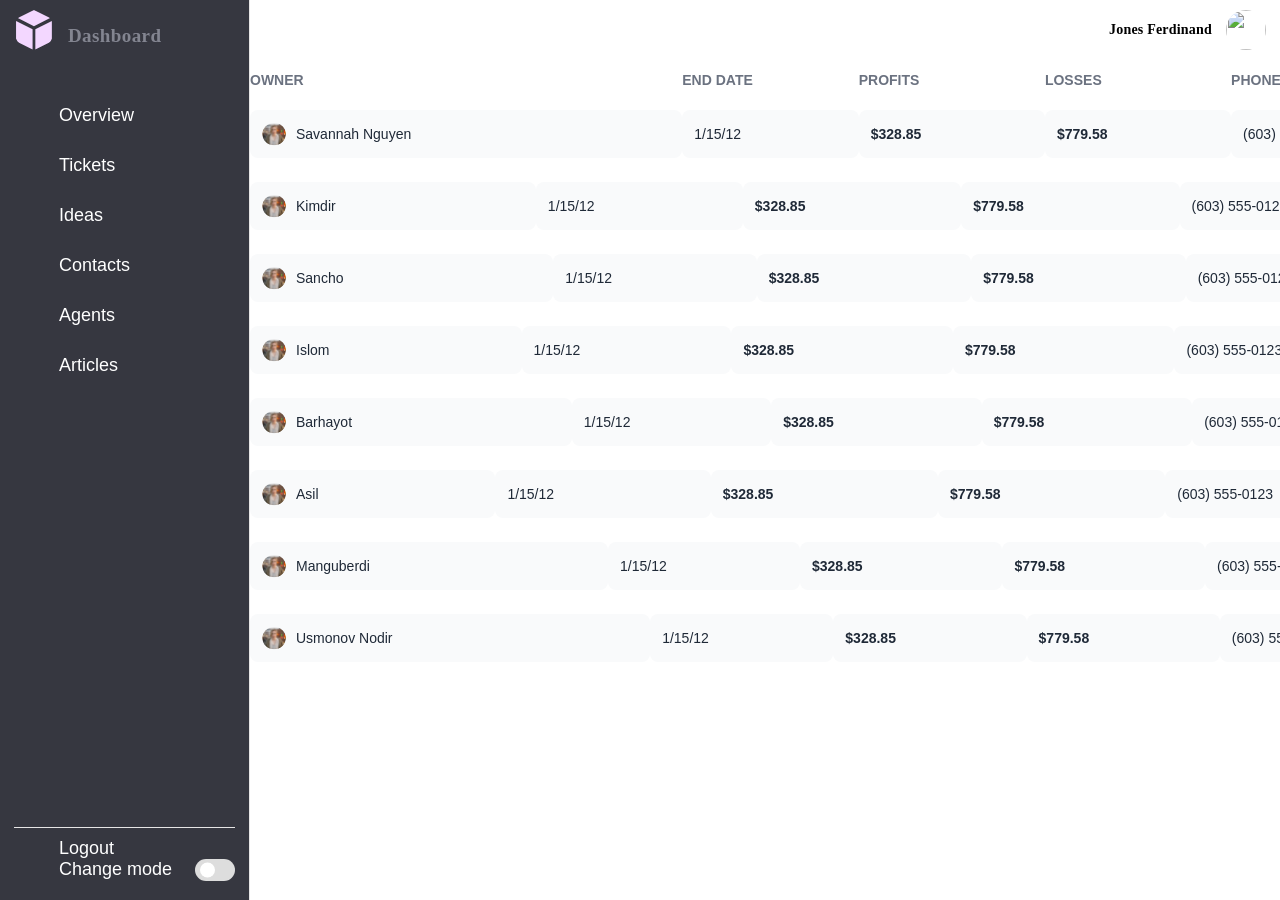
==== index.html @ a029d307 "hi" ====
<!DOCTYPE html>
<html lang="en">
  <head>
    <meta charset="UTF-8" />
    <meta name="viewport" content="width=device-width, initial-scale=1.0" />
    <title>Birnarsa</title>
    <link rel="stylesheet" href="./css/style.css" />

    <link
      rel="stylesheet"
      href="https://unicons.iconscout.com/release/v4.0.0/css/line.css"
    />
  </head>
  <body>
    <nav>
      <div class="logo-brand">
        <img
          src="./images/Logo.svg"
          alt=""
        />
        <span>Dashboard</span>
      </div>
      <div class="menu-items">
        <ul class="menu-link">
          <li>
            <a href="#">
              <i class="uil uil-estate"></i>
              <span class="link-name">Overview</span>
            </a>
          </li>
          <li>
            <a href="#">
              <i class="uil uil-files-landscapes"></i>
              <span class="link-name">Tickets</span>
            </a>
          </li>
          <li>
            <a href="#">
              <i class="uil uil-files-landscapes"></i>
              <span class="link-name">Ideas</span>
            </a>
          </li>
          <li>
            <a href="#">
              <i class="uil uil-thumbs-up"></i>
              <span class="link-name">Contacts</span>
            </a>
          </li>
          <li>
            <a href="#">
              <i class="uil uil-comments"></i>
              <span class="link-name">Agents</span>
            </a>
          </li>
          <li>
            <a href="#">
              <i class="uil uil-share"></i>
              <span class="link-name">Articles</span>
            </a>
          </li>
        </ul>
        <ul class="logout-mode">
          <li>
            <a href="#">
              <i class="uil uil-signout"></i>
              <span class="link-name">Logout</span>
            </a>
          </li>
          <li class="mode">
            <div class="mode-toggle">
              <a href="#">
                <i class="uil uil-moon"></i>
                <span class="link-name">Change mode</span>
              </a>
              <span class="switch"></span>
            </div>
          </li>
        </ul>
      </div>
    </nav>

    <section class="dashboard">
      <div class="top">
        <i class="uil uil-bars sidebar-toggle"></i>
       <div class="akachabox"><p>Jones Ferdinand</p><img src="https://encrypted-tbn0.gstatic.com/images?q=tbn:ANd9GcR6mcdr4Q349B0SeUFVYln4tLzTZy4rkQrMtA&s" alt=""></div>
      </div>
      <div class="table-container">
        <table class="hi">
          <thead>
            <tr class="zor">
              <th>Owner</th>
              <th>End date</th>
              <th>Profits</th>
              <th>Losses</th>
              <th>Phone</th>
            </tr>
          </thead>
          <tbody class="sm">
            <tr class="po">
              <td class="ii">
                <img src="./images/Ellipse 2.svg" style="width: 24px; height: 24px; border-radius: 50%;" />
                <span>Savannah Nguyen</span>
              </td>
              <td>1/15/12</td>
              <td class="ji">$328.85</td>
              <td class="jj">$779.58</td>
              <td>(603) 555-0123</td>
            </tr>
          </tbody>
        </table>
      </div>
      <div class="table-container">
        <table class="hi">

          <tbody class="sm">
            <tr class="po">
              <td class="ii">
                <img src="./images/Ellipse 2.svg" style="width: 24px; height: 24px; border-radius: 50%;" />
                <span>Kimdir</span>
              </td>
              <td>1/15/12</td>
              <td class="ji">$328.85</td>
              <td class="jj">$779.58</td>
              <td>(603) 555-0123</td>
            </tr>
          </tbody>
        </table>
      </div>
      <div class="table-container">
        <table class="hi">

          <tbody class="sm">
            <tr class="po">
              <td class="ii">
                <img src="./images/Ellipse 2.svg" style="width: 24px; height: 24px; border-radius: 50%;" />
                <span>Sancho</span>
              </td>
              <td>1/15/12</td>
              <td class="ji">$328.85</td>
              <td class="jj">$779.58</td>
              <td>(603) 555-0123</td>
            </tr>
          </tbody>
        </table>
      </div>
      <div class="table-container">
        <table class="hi">
          
          <tbody class="sm">
            <tr class="po">
              <td class="ii">
                <img src="./images/Ellipse 2.svg" style="width: 24px; height: 24px; border-radius: 50%;" />
                <span>Islom</span>
              </td>
              <td>1/15/12</td>
              <td class="ji">$328.85</td>
              <td class="jj">$779.58</td>
              <td>(603) 555-0123</td>
            </tr>
          </tbody>
        </table>
      </div>
      <div class="table-container">
        <table class="hi">
          
          <tbody class="sm">
            <tr class="po">
              <td class="ii">
                <img src="./images/Ellipse 2.svg" style="width: 24px; height: 24px; border-radius: 50%;" />
                <span>Barhayot</span>
              </td>
              <td>1/15/12</td>
              <td class="ji">$328.85</td>
              <td class="jj">$779.58</td>
              <td>(603) 555-0123</td>
            </tr>
          </tbody>
        </table>
      </div>
      <div class="table-container">
        <table class="hi">
          
          <tbody class="sm">
            <tr class="po">
              <td class="ii">
                <img src="./images/Ellipse 2.svg" style="width: 24px; height: 24px; border-radius: 50%;" />
                <span>Asil</span>
              </td>
              <td>1/15/12</td>
              <td class="ji">$328.85</td>
              <td class="jj">$779.58</td>
              <td>(603) 555-0123</td>
            </tr>
          </tbody>
        </table>
      </div>
      <div class="table-container">
        <table class="hi">
          
          <tbody class="sm">
            <tr class="po">
              <td class="ii">
                <img src="./images/Ellipse 2.svg" style="width: 24px; height: 24px; border-radius: 50%;" />
                <span>Manguberdi</span>
              </td>
              <td>1/15/12</td>
              <td class="ji">$328.85</td>
              <td class="jj">$779.58</td>
              <td>(603) 555-0123</td>
            </tr>
          </tbody>
        </table>
      </div>
      <div class="table-container">
        <table class="hi">
          
          <tbody class="sm">
            <tr class="po">
              <td class="ii">
                <img src="./images/Ellipse 2.svg" style="width: 24px; height: 24px; border-radius: 50%;" />
                <span>Usmonov Nodir</span>
              </td>
              <td>1/15/12</td>
              <td class="ji">$328.85</td>
              <td class="jj">$779.58</td>
              <td>(603) 555-0123</td>
            </tr>
          </tbody>
        </table>
      </div>
    </section>

    <script src="./js/main.js"></script>
  </body>
</html>
---- css/style.css ----
* {
  margin: 0;
  padding: 0;
  box-sizing: border-box;
}

html,
body {
  font-family: sans-serif;
}

:root {
  --primary-color: #0e4bf1;
  --panel-color: #fff;
  --text-color: #000;
  --black-light-color: #707070;
  --border-color: #e6e5e5;
  --toggle-color: #ddd;
  --box1-color: #4da3ff;
  --box2-color: #ffe6ac;
  --box3-color: #e7d1fc;
  --title-icon-color: #fff;
  --tran-05: all 0.5s ease;
  --tran-03: all 0.2s ease;
}

body.dark {
  --primary-color: #3a3b3c;
  --panel-color: #242526;
  --text-color: #ccc;
  --black-light-color: #ccc;
  --border-color: #4d4c4c;
  --toggle-color: #fff;
  --box1-color: #3a3b3c;
  --box2-color: #3a3b3c;
  --box3-color: #3a3b3c;
  --title-icon-color: #ccc;
}

body.dark {
  background-color: var(--panel-color);
}

img {
  width: 40px;
  height: 40px;
  border-radius: 50%;
}

nav {
  position: fixed;
  top: 0;
  left: 0;
  width: 250px;
  height: 100%;
  padding: 10px 14px;
  background-color: var(--panel-color);
  border-right: 1px solid var(--border-color);
  transition: var(--tran-05);
  background-color: #363740;
}


.switch {
  position: relative;
  display: inline-block;
  width: 40px;
  height: 22px;
  border-radius: 25px;
  background-color: var(--toggle-color);
}
.switch::before {
  content: "";
  position: absolute;
  left: 5px;
  top: 50%;
  transform: translateY(-50%);
  width: 15px;
  height: 15px;
  border-radius: 50%;
  background-color: var(--panel-color);
  transition: 0.5s;
  transition: var(--tran-03);
}


body.dark .switch::before {
  left: 20px;
}

.logo-brand {
  display: flex;
  align-items: center;
}
nav .logo-brand span {
  font-family: Mulish;
  font-weight: 700;
  font-size: 19px;
  line-height: 100%;
  letter-spacing: 0.4px;
padding-top: 10px;
padding-left: 14px;
color: #A4A6B3;
opacity: 0.7;
}

nav .menu-items {
  margin-top: 40px;
  height: calc(100% - 90px);
  display: flex;
  flex-direction: column;
  justify-content: space-between;
}

.menu-items li {
  list-style: none;
}
.menu-items .menu-link li a {
  display: flex;
  align-items: center;
  height: 50px;
  text-decoration: none;
  position: relative;
}
.menu-items li a i {
  font-size: 24px;
  min-width: 45px;
  height: 100%;
  display: flex;
  align-items: center;
  justify-content: center;
  color: var(--black-light-color);
}
.menu-items li a .link-name {
  font-size: 18px;
  font-weight: 400;
  color: white;
  transition: var(--tran-05);
}

.logout-mode {
  padding-top: 10px;
  border-top: 1px solid var(--border-color);
}
.logout-mode li a {
  display: flex;
  align-items: center;
  text-decoration: none;
  position: relative;
}
.mode .mode-toggle {
  display: flex;
  align-items: center;
  white-space: nowrap;
}

.menu-items .mode-toggle .switch {
  position: absolute;
  right: 14px;
}


.dashboard {
  position: relative;
  left: 250px;
  background-color: var(--panel-color);
  transition: var(--tran-05);
}
.dashboard .top {
  position: fixed;
  top: 0;
  left: 250px;
  display: flex;
  width: calc(100% - 250px);
  justify-content: space-between;
  align-items: center;
  padding: 10px 14px;
  background-color: var(--panel-color);
  transition: var(--tran-05);
  z-index: 10;
}
.dashboard .top .sidebar-toggle {
  font-size: 26px;
  color: var(--text-color);
  cursor: pointer;
}
.dashboard .top .search-box {
  position: relative;
  height: 45px;
  max-width: 600px;
  width: 100%;
  margin: 0 30px;
}
.top .search-box i {
  position: absolute;
  left: 15px;
  font-size: 22px;
  z-index: 10;
  top: 50%;
  transform: translateY(-50%);
  color: var(--black-light-color);
}
.top .search-box input {
  position: absolute;
  border: 1px solid var(--border-color);
  background-color: var(--panel-color);
  padding: 0 25px 0 50px;
  border-radius: 5px;
  height: 100%;
  width: 100%;
  color: var(--text-color);
  font-size: 15px;
  font-weight: 400;
  outline: none;
}
.dash-content {
  padding-top: 70px;
}
.dash-content p {
  color: var(--text-color);
}


nav.close {
  width: 73px;
}
nav.close .logo-brand span {
  opacity: 0;
  pointer-events: none;
}
nav.close li a .link-name {
  opacity: 0;
  pointer-events: none;
}
nav.close ~ .dashboard {
  left: 73px;
  width: calc(100% - 73px);
}
nav.close ~ .dashboard .top {
  left: 73px;
  width: calc(100% - 73px);
}
.akachabox{
  font-family: Mulish;
font-weight: 600;
font-size: 14px;
line-height: 20px;
letter-spacing: 0.2px;
text-align: right;
  display: flex;
    justify-content: center;
    align-items: center;
    gap: 14px;
}
table ,tr th  {
  color: brown;
}

table.hi {
  
  width: 100%;
  border-collapse: separate;
  border-spacing: 0 12px;
  font-family: Arial, sans-serif;
}
tr.zor th {
  padding-top: 60px;
  text-align: left;
  color: #6b7280;
  font-size: 14px;
  text-transform: uppercase;
  padding-bottom: 10px;
}


tr.po td {
  background-color: #f9fafb;
  padding: 12px;
  border-radius: 8px;
  font-size: 14px;
  color: #1f2937;
}


td.ii {
  display: flex;
  align-items: center;
  gap: 10px;
  font-weight: 500;
}

td.ji {
  background-color: #16a34a; 
  font-weight: bold;
}

td.jj {
  color: #dc2626; 
  font-weight: bold;
}

tbody.sm {
  font-size: 14px;
}
.ji{
  color: green;
}
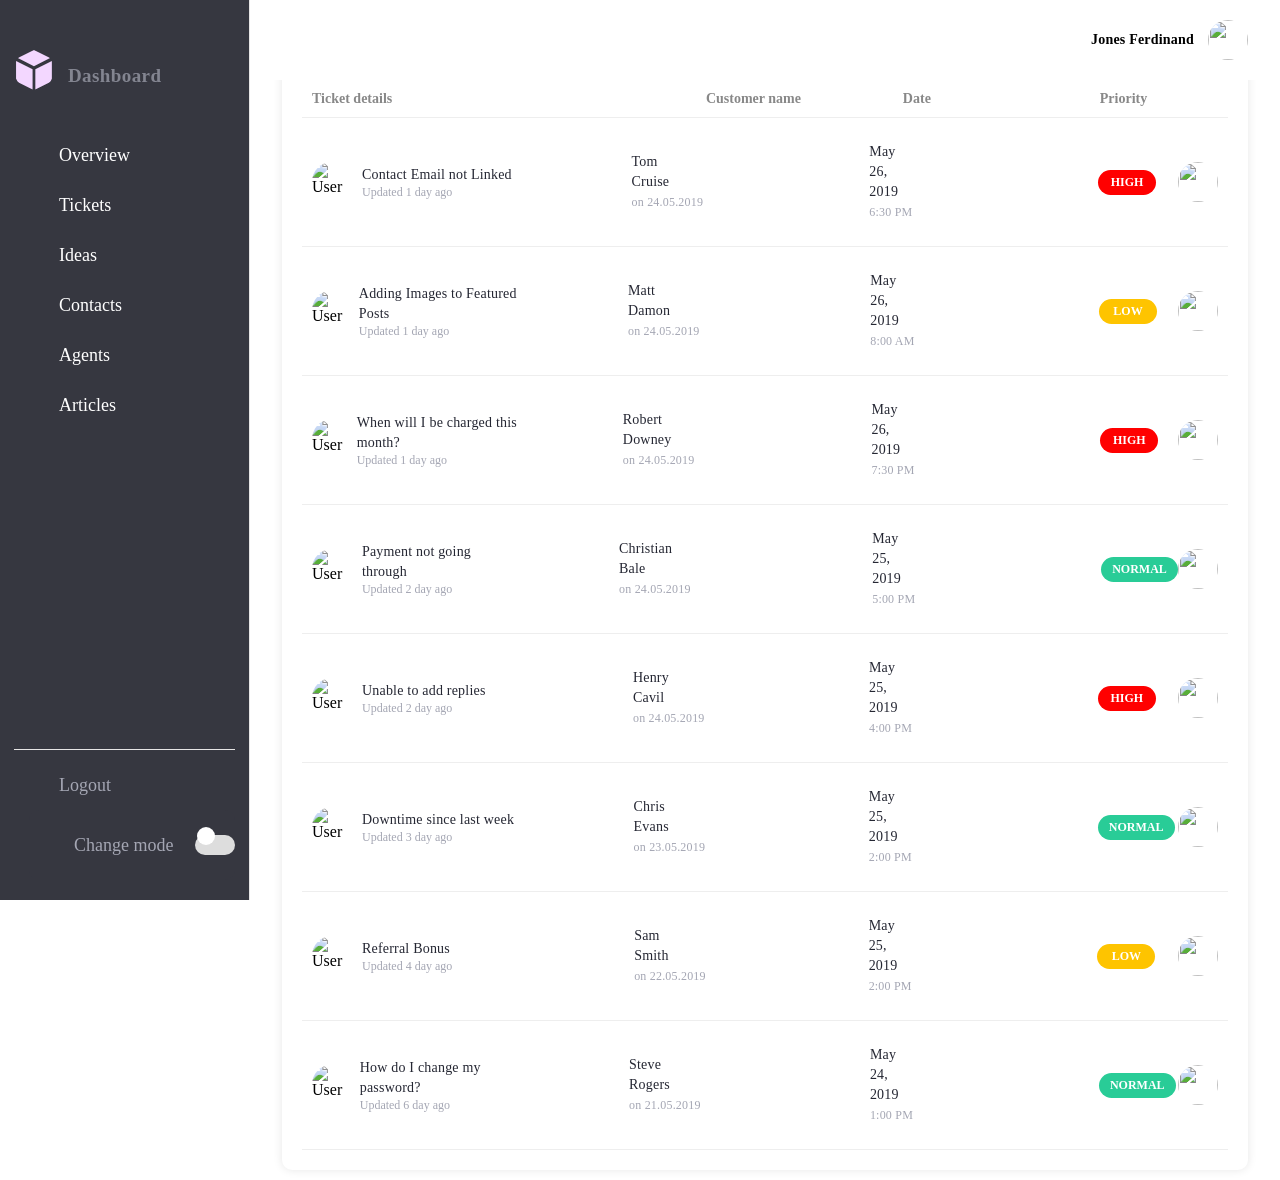
==== commit 5f672b78: "hi" ====
--- a/index.html
+++ b/index.html
@@ -84,152 +84,183 @@
         <i class="uil uil-bars sidebar-toggle"></i>
        <div class="akachabox"><p>Jones Ferdinand</p><img src="https://encrypted-tbn0.gstatic.com/images?q=tbn:ANd9GcR6mcdr4Q349B0SeUFVYln4tLzTZy4rkQrMtA&s" alt=""></div>
       </div>
-      <div class="table-container">
-        <table class="hi">
-          <thead>
-            <tr class="zor">
-              <th>Owner</th>
-              <th>End date</th>
-              <th>Profits</th>
-              <th>Losses</th>
-              <th>Phone</th>
-            </tr>
-          </thead>
-          <tbody class="sm">
-            <tr class="po">
-              <td class="ii">
-                <img src="./images/Ellipse 2.svg" style="width: 24px; height: 24px; border-radius: 50%;" />
-                <span>Savannah Nguyen</span>
-              </td>
-              <td>1/15/12</td>
-              <td class="ji">$328.85</td>
-              <td class="jj">$779.58</td>
-              <td>(603) 555-0123</td>
-            </tr>
-          </tbody>
-        </table>
-      </div>
-      <div class="table-container">
-        <table class="hi">
-
-          <tbody class="sm">
-            <tr class="po">
-              <td class="ii">
-                <img src="./images/Ellipse 2.svg" style="width: 24px; height: 24px; border-radius: 50%;" />
-                <span>Kimdir</span>
-              </td>
-              <td>1/15/12</td>
-              <td class="ji">$328.85</td>
-              <td class="jj">$779.58</td>
-              <td>(603) 555-0123</td>
-            </tr>
-          </tbody>
-        </table>
-      </div>
-      <div class="table-container">
-        <table class="hi">
-
-          <tbody class="sm">
-            <tr class="po">
-              <td class="ii">
-                <img src="./images/Ellipse 2.svg" style="width: 24px; height: 24px; border-radius: 50%;" />
-                <span>Sancho</span>
-              </td>
-              <td>1/15/12</td>
-              <td class="ji">$328.85</td>
-              <td class="jj">$779.58</td>
-              <td>(603) 555-0123</td>
-            </tr>
-          </tbody>
-        </table>
-      </div>
-      <div class="table-container">
-        <table class="hi">
-          
-          <tbody class="sm">
-            <tr class="po">
-              <td class="ii">
-                <img src="./images/Ellipse 2.svg" style="width: 24px; height: 24px; border-radius: 50%;" />
-                <span>Islom</span>
-              </td>
-              <td>1/15/12</td>
-              <td class="ji">$328.85</td>
-              <td class="jj">$779.58</td>
-              <td>(603) 555-0123</td>
-            </tr>
-          </tbody>
-        </table>
-      </div>
-      <div class="table-container">
-        <table class="hi">
-          
-          <tbody class="sm">
-            <tr class="po">
-              <td class="ii">
-                <img src="./images/Ellipse 2.svg" style="width: 24px; height: 24px; border-radius: 50%;" />
-                <span>Barhayot</span>
-              </td>
-              <td>1/15/12</td>
-              <td class="ji">$328.85</td>
-              <td class="jj">$779.58</td>
-              <td>(603) 555-0123</td>
-            </tr>
-          </tbody>
-        </table>
-      </div>
-      <div class="table-container">
-        <table class="hi">
-          
-          <tbody class="sm">
-            <tr class="po">
-              <td class="ii">
-                <img src="./images/Ellipse 2.svg" style="width: 24px; height: 24px; border-radius: 50%;" />
-                <span>Asil</span>
-              </td>
-              <td>1/15/12</td>
-              <td class="ji">$328.85</td>
-              <td class="jj">$779.58</td>
-              <td>(603) 555-0123</td>
-            </tr>
-          </tbody>
-        </table>
-      </div>
-      <div class="table-container">
-        <table class="hi">
-          
-          <tbody class="sm">
-            <tr class="po">
-              <td class="ii">
-                <img src="./images/Ellipse 2.svg" style="width: 24px; height: 24px; border-radius: 50%;" />
-                <span>Manguberdi</span>
-              </td>
-              <td>1/15/12</td>
-              <td class="ji">$328.85</td>
-              <td class="jj">$779.58</td>
-              <td>(603) 555-0123</td>
-            </tr>
-          </tbody>
-        </table>
-      </div>
-      <div class="table-container">
-        <table class="hi">
-          
-          <tbody class="sm">
-            <tr class="po">
-              <td class="ii">
-                <img src="./images/Ellipse 2.svg" style="width: 24px; height: 24px; border-radius: 50%;" />
-                <span>Usmonov Nodir</span>
-              </td>
-              <td>1/15/12</td>
-              <td class="ji">$328.85</td>
-              <td class="jj">$779.58</td>
-              <td>(603) 555-0123</td>
-            </tr>
-          </tbody>
-        </table>
-      </div>
+      
+      <div class="container">
+                <h2>All tickets</h2>
+      
+                <div class="table-header">
+                  <span>Ticket details</span>
+                  <span>Customer name</span>
+                  <span>Date</span>
+                  <span>Priority</span>
+                </div>
+      
+                <div class="ticket">
+                  <div class="ticket-info">
+                    <img src="https://static.vecteezy.com/system/resources/thumbnails/044/453/324/small_2x/beautiful-young-latin-american-woman-portrait-woman-walking-in-evening-city-in-hat-with-curly-hair-in-warm-weather-smiling-and-looking-at-camera-close-up-photo.jpg" alt="User" />
+                    <div>
+                      <p class="ticket-title">Contact Email not Linked</p>
+                      <p class="ticket-updated">Updated 1 day ago</p>
+                    </div>
+                  </div>
+                  <div class="ticket-customer">
+                    <p class="ticket-customer">Tom Cruise</p>
+                    <p class="ticket-updated">on 24.05.2019</p>
+                  </div>
+                  <div class="ticket-date">
+                    <p class="ticket-date">May 26, 2019</p>
+                    <p class="ticket-updated">6:30 PM</p>
+                  </div>
+                  <span class="priority high">HIGH</span>
+      
+                  <img class="dots" src="./images/dots.svg" alt="" />
+                </div>
+      
+                <div class="ticket">
+                  <div class="ticket-info">
+                    <img
+                      src="https://static.vecteezy.com/system/resources/thumbnails/044/453/324/small_2x/beautiful-young-latin-american-woman-portrait-woman-walking-in-evening-city-in-hat-with-curly-hair-in-warm-weather-smiling-and-looking-at-camera-close-up-photo.jpg"
+                      alt="User"
+                    />
+                    <div>
+                      <p class="ticket-title">Adding Images to Featured Posts</p>
+                      <p class="ticket-updated">Updated 1 day ago</p>
+                    </div>
+                  </div>
+                  <div class="ticket-customer">
+                    <p class="ticket-customer">Matt Damon</p>
+                    <p class="ticket-updated">on 24.05.2019</p>
+                  </div>
+                  <div class="ticket-date">
+                    <p class="ticket-date">May 26, 2019</p>
+                    <p class="ticket-updated">8:00 AM</p>
+                  </div>
+                  <span class="priority orange">LOW</span>
+                  <img class="dots" src="./images/dots.svg" alt="" />
+                </div>
+      
+                <div class="ticket">
+                  <div class="ticket-info">
+                    <img src="https://static.vecteezy.com/system/resources/thumbnails/044/453/324/small_2x/beautiful-young-latin-american-woman-portrait-woman-walking-in-evening-city-in-hat-with-curly-hair-in-warm-weather-smiling-and-looking-at-camera-close-up-photo.jpg" alt="User" />
+                    <div>
+                      <p class="ticket-title">When will I be charged this month?</p>
+                      <p class="ticket-updated">Updated 1 day ago</p>
+                    </div>
+                  </div>
+                  <div class="ticket-customer">
+                    <p class="ticket-customer">Robert Downey</p>
+                    <p class="ticket-updated">on 24.05.2019</p>
+                  </div>
+                  <div class="ticket-date">
+                    <p class="ticket-date">May 26, 2019</p>
+                    <p class="ticket-updated">7:30 PM</p>
+                  </div>
+                  <span class="priority high">HIGH</span>
+                  <img class="dots" src="./images/dots.svg" alt="" />
+                </div>
+      
+                <div class="ticket">
+                  <div class="ticket-info">
+                    <img src="https://static.vecteezy.com/system/resources/thumbnails/044/453/324/small_2x/beautiful-young-latin-american-woman-portrait-woman-walking-in-evening-city-in-hat-with-curly-hair-in-warm-weather-smiling-and-looking-at-camera-close-up-photo.jpg" alt="User" />
+                    <div>
+                      <p class="ticket-title">Payment not going through</p>
+                      <p class="ticket-updated">Updated 2 day ago</p>
+                    </div>
+                  </div>
+                  <div class="ticket-customer">
+                    <p class="ticket-customer">Christian Bale</p>
+                    <p class="ticket-updated">on 24.05.2019</p>
+                  </div>
+                  <div class="ticket-date">
+                    <p class="ticket-date">May 25, 2019</p>
+                    <p class="ticket-updated">5:00 PM</p>
+                  </div>
+                  <span class="priority normal">NORMAL</span>
+                  <img class="dots" src="./images/dots.svg" alt="" />
+                </div>
+      
+      <div class="ticket">
+                  <div class="ticket-info">
+                    <img src="https://static.vecteezy.com/system/resources/thumbnails/044/453/324/small_2x/beautiful-young-latin-american-woman-portrait-woman-walking-in-evening-city-in-hat-with-curly-hair-in-warm-weather-smiling-and-looking-at-camera-close-up-photo.jpg" alt="User" />
+                    <div>
+                      <p class="ticket-title">Unable to add replies</p>
+                      <p class="ticket-updated">Updated 2 day ago</p>
+                    </div>
+                  </div>
+                  <div class="ticket-customer">
+                    <p class="ticket-customer">Henry Cavil</p>
+                    <p class="ticket-updated">on 24.05.2019</p>
+                  </div>
+                  <div class="ticket-date">
+                    <p class="ticket-date">May 25, 2019</p>
+                    <p class="ticket-updated">4:00 PM</p>
+                  </div>
+                  <span class="priority high">HIGH</span>
+                  <img class="dots" src="./images/dots.svg" alt="" />
+                </div>
+      
+                <div class="ticket">
+                  <div class="ticket-info">
+                    <img src="https://static.vecteezy.com/system/resources/thumbnails/044/453/324/small_2x/beautiful-young-latin-american-woman-portrait-woman-walking-in-evening-city-in-hat-with-curly-hair-in-warm-weather-smiling-and-looking-at-camera-close-up-photo.jpg" alt="User" />
+                    <div>
+                      <p class="ticket-title">Downtime since last week</p>
+                      <p class="ticket-updated">Updated 3 day ago</p>
+                    </div>
+                  </div>
+                  <div class="ticket-customer">
+                    <p class="ticket-customer">Chris Evans</p>
+                    <p class="ticket-updated">on 23.05.2019</p>
+                  </div>
+                  <div class="ticket-date">
+                    <p class="ticket-date">May 25, 2019</p>
+                    <p class="ticket-updated">2:00 PM</p>
+                  </div>
+                  <span class="priority normal">NORMAL</span>
+                  <img class="dots" src="./images/dots.svg" alt="" />
+                </div>
+      
+                <div class="ticket">
+                  <div class="ticket-info">
+                    <img src="https://static.vecteezy.com/system/resources/thumbnails/044/453/324/small_2x/beautiful-young-latin-american-woman-portrait-woman-walking-in-evening-city-in-hat-with-curly-hair-in-warm-weather-smiling-and-looking-at-camera-close-up-photo.jpg" alt="User" />
+                    <div>
+                      <p class="ticket-title">Referral Bonus</p>
+                      <p class="ticket-updated">Updated 4 day ago</p>
+                    </div>
+                  </div>
+                  <div class="ticket-customer">
+                    <p class="ticket-customer">Sam Smith</p>
+                    <p class="ticket-updated">on 22.05.2019</p>
+                  </div>
+                  <div class="ticket-date">
+                    <p class="ticket-date">May 25, 2019</p>
+                    <p class="ticket-updated">2:00 PM</p>
+                  </div>
+                  <span class="priority orange">LOW</span>
+                  <img class="dots" src="./images/dots.svg" alt="" />
+                </div>
+      
+                <div class="ticket">
+                  <div class="ticket-info">
+                    <img src="https://static.vecteezy.com/system/resources/thumbnails/044/453/324/small_2x/beautiful-young-latin-american-woman-portrait-woman-walking-in-evening-city-in-hat-with-curly-hair-in-warm-weather-smiling-and-looking-at-camera-close-up-photo.jpg" alt="User" />
+                    <div>
+                      <p class="ticket-title">How do I change my password?</p>
+                      <p class="ticket-updated">Updated 6 day ago</p>
+                    </div>
+                  </div>
+                  <div class="ticket-customer">
+                    <p class="ticket-customer">Steve Rogers</p>
+                    <p class="ticket-updated">on 21.05.2019</p>
+                  </div>
+                  <div class="ticket-date">
+                    <p class="ticket-date">May 24, 2019</p>
+                    <p class="ticket-updated">1:00 PM</p>
+                  </div>
+                  <span class="priority normal">NORMAL</span>
+                  <img class="dots" src="./images/dots.svg" alt="" />
+                </div>
+              </div>
     </section>
-
+      </div>
     <script src="./js/main.js"></script>
   </body>
 </html>
--- a/css/style.css
+++ b/css/style.css
@@ -252,56 +252,468 @@
     align-items: center;
     gap: 14px;
 }
-table ,tr th  {
-  color: brown;
-}
-
-table.hi {
-  
+
+@import url("https://fonts.googleapis.com/css2?family=Mulish:ital,wght@0,200..1000;1,200..1000&display=swap");
+* {
+  margin: 0;
+  padding: 0;
+}
+*,
+*::before,
+*::after {
+  box-sizing: border-box;
+  font-family: Mulish, "sans-serif";
+}
+:root {
+  --white-: #fff;
+  --tickets-color: #9fa2b4;
+  --primary-color: #0e4bf1;
+  --panel-color: #363740;
+  --dashboard-color: #fff;
+  --text-color: #000;
+  --texts-color: #252733;
+  --black-light-color: #a4a6b3;
+  --border-color: #e6e5e5;
+  --toggle-color: #ddd;
+  --box1-color: #4da3ff;
+  --box2-color: #ffe6ac;
+  --box3-color: #e7d1fc;
+  --title-icon-color: #fff;
+  --tran-05: all 0.5s ease;
+  --tran-03: all 0.3s ease;
+  --tran-03: all 0.2s ease;
+}
+
+body.dark {
+  --dashboard-color: #3a3b3c;
+  --white-: #242526;
+  --primary-color: #3a3b3c;
+  --panel-color: #242526;
+  --text-color: #ccc;
+  --black-light-color: #ccc;
+  --border-color: #4d4c4c;
+  --toggle-color: #fff;
+  --box1-color: #3a3b3c;
+  --box2-color: #3a3b3c;
+  --box3-color: #3a3b3c;
+  --title-icon-color: #ccc;
+}
+.nav-brand span {
+  font-family: Mulish;
+  font-weight: 700;
+  font-size: 19px;
+  line-height: 23.85px;
+  letter-spacing: 0.4px;
+  color: #a4a6b3;
+}
+.li_padding {
+  padding: 10px 18px;
+}
+.nav-brand {
+  margin-left: 14px;
+}
+.mode {
+  margin-left: 15px;
+}
+li img {
+  width: 25px;
+}
+.logout-mode li a i {
+  font-size: 24px;
+  min-width: 45px;
+  height: 100%;
+  display: flex;
+  align-items: center;
+  justify-content: center;
+  color: var(--black-light-color);
+}
+.logout-mode li a .link-name {
+  font-size: 18px;
+  font-weight: 400;
+  color: var(--black-light-color);
+  transition: var(--tran-05);
+}
+.logout-mode li a {
+  display: flex;
+  align-items: center;
+  height: 50px;
+  text-decoration: none;
+  position: relative;
+}
+.logout-mode li:hover {
+  border-left: 3px solid #dde2ff;
+  background-color: #dde2ff5c;
+}
+.logout-mode li:hover a .link-name {
+  color: #dde2ff;
+}
+.logout-mode li:hover i {
+  color: #9fa2b4;
+}
+ul {
+  list-style-type: none;
+}
+a {
+  text-decoration: none;
+}
+
+nav {
+  position: fixed;
+  top: 0;
+  left: 0;
+  height: 100%;
+  width: 250px;
+  background-color: var(--panel-color);
+  border-right: 1px solid var(--border-color);
+  transition: var(--tran-05);
+  background: #363740;
+  padding-top: 50px;
+}
+img {
+  width: 40px;
+  height: 40px;
+  border-radius: 50%;
+}
+.nav-brand {
+  display: flex;
+  align-items: center;
+  gap: 14px;
+}
+
+.nav-items {
+  display: flex;
+  flex-direction: column;
+  justify-content: space-between;
+  height: calc(100% - 90px);
+  margin-top: 40px;
+}
+.nav-links li a i {
+  font-size: 24px;
+  min-width: 45px;
+  height: 100%;
+  display: flex;
+  align-items: center;
+  justify-content: center;
+  color: var(--black-light-color);
+}
+.nav-links li a .link-name {
+  font-size: 18px;
+  font-weight: 400;
+  color: var(--black-light-color);
+  transition: var(--tran-05);
+}
+.nav-links li a {
+  display: flex;
+  align-items: center;
+  height: 50px;
+  text-decoration: none;
+  position: relative;
+  gap: 20px;
+}
+.nav-links li:hover {
+  border-left: 3px solid #dde2ff;
+  background: #9fa2b42a;
+}
+.nav-links li:hover a .link-name {
+  color: white;
+}
+/* Dark mode */
+.mode {
+  display: flex;
+  align-items: center;
+  gap: 10px;
+  cursor: pointer;
+  padding: 10px 0px;
+  background: #363740;
+  border-radius: 10px;
+  transition: var(--tran-05);
+}
+.overview.mode h1 {
+  color: white;
+}
+.mode .switch {
+  width: 40px;
+  height: 20px;
+  background: var(--toggle-color);
+  border-radius: 50px;
+  position: relative;
+  transition: var(--tran-05);
+}
+body.dark .overview h1 {
+  color: #ffffff;
+}
+body.dark .Name-left span {
+  color: #ffffff;
+}
+.mode .switch::before {
+  content: "";
+  position: absolute;
+  width: 18px;
+  height: 18px;
+  background: #fff;
+  border-radius: 50%;
+  top: 1px;
+  left: 2px;
+  transition: var(--tran-05);
+}
+
+body.dark .mode .switch {
+  background: var(--primary-color);
+}
+
+body.dark .mode .switch::before {
+  left: 20px;
+}
+
+
+/* section */
+.dashboard {
+  position: relative;
+  left: 250px;
+  background-color: var(--dashboard-color);
+  min-height: 100vh;
+  width: calc(100% - 250px);
+  padding: 10px 32px;
+  transition: var(--tran-05);
+}
+.dashboard .top {
+  position: fixed;
+  top: 0;
+  left: 250px;
+  display: flex;
+  width: calc(100% - 250px);
+  justify-content: space-between;
+  align-items: center;
+  padding: 20px 32px;
+  background-color: var(--dashboard-color);
+  transition: var(--tran-05);
+  z-index: 10;
+}
+.dashboard .top .sidebar-toggle {
+  font-size: 26px;
+  color: var(--text-color);
+  cursor: pointer;
+}
+/* .dashboard .top .search-box {
+  position: relative;
+  height: 45px;
+  max-width: 600px;
   width: 100%;
-  border-collapse: separate;
-  border-spacing: 0 12px;
-  font-family: Arial, sans-serif;
-}
-tr.zor th {
-  padding-top: 60px;
-  text-align: left;
-  color: #6b7280;
+  margin: 0 30px;
+}
+.top .search-box i {
+  position: absolute;
+  left: 15px;
+  font-size: 22px;
+  z-index: 10;
+  top: 50%;
+  transform: translateY(-50%);
+  color: var(--black-light-color);
+} */
+/* .top .search-box input {
+  position: absolute;
+  border: 1px solid var(--border-color);
+  background-color: var(--dashboard-color);
+  padding: 0 25px 0 50px;
+  border-radius: 5px;
+  height: 100%;
+  width: 100%;
+  color: var(--text-color);
+  font-size: 15px;
+  font-weight: 400;
+  outline: none;
+} */
+.i {
+  display: flex;
+  align-items: center;
+  gap: 14px;
+  color: var(--text-color);
+  font-weight: 600;
   font-size: 14px;
-  text-transform: uppercase;
-  padding-bottom: 10px;
-}
-
-
-tr.po td {
-  background-color: #f9fafb;
-  padding: 12px;
-  border-radius: 8px;
+}
+.dashboard .dash-content {
+  padding-top: 50px;
+}
+
+nav.close {
+  width: 70px;
+  overflow: hidden;
+}
+
+.link-name.close {
+  opacity: 0;
+}
+nav.close span {
+  opacity: 0;
+}
+nav.close ~ .dashboard .top {
+  left: 73px;
+  width: calc(100% - 73px);
+}
+
+.close ~ .dashboard {
+  left: 72px;
+  width: calc(100% - 72px);
+}
+
+.dashboard-head {
+  margin-top: 15px;
+  display: flex;
+  justify-content: space-between;
+}
+
+.ticket h1 {
+  font-family: Lato;
+  font-weight: 400;
+  font-size: 39px;
+  color: var(--text-color);
+}
+.buttons {
+  margin-top: 15px;
+}
+button {
+  border: none;
+  outline: none;
   font-size: 14px;
-  color: #1f2937;
-}
-
-
-td.ii {
+  border-radius: 5px;
+}
+.btn-1 {
+  padding: 5px 18px;
+  background: #9dadb943;
+}
+.btn-2 {
+  color: var(--text-color);
+  font-weight: 700;
+  padding: 4px 15px;
+  background: #10cd45;
+}
+
+.dashboard-body {
+  margin-top: 20px;
+  border: 1px solid #dde2ff;
+  padding: 32px;
+  border-radius: 5px;
+}
+
+.h2 h2 {
+  color: #252733;
+}
+
+h5 {
+  color: var(--tickets-color);
+  font-weight: 700;
+  font-size: 14px;
+}
+
+.means {
+  margin-top: 48px;
+  display: flex;
+  align-items: center;
+  border-bottom: 1.5px solid #dfe0eb;
+  padding-bottom: 12px;
+}
+.one {
+  margin-right: 260px;
+}
+
+.two {
+  margin-right: 110px;
+}
+
+.dashboard-lines {
+  margin-top: 30px;
+  display: flex;
+  align-items: center;
+}
+.user {
+  display: flex;
+  gap: 20px;
+  align-items: center;
+}
+
+.container {
+  transition: 1s;
+  margin: auto;
+  background: var(--white-);
+  padding: 20px;
+  border-radius: 10px;
+  box-shadow: 0 0 10px rgba(0, 0, 0, 0.1);
+}
+
+h2 {
+  margin-bottom: 30px;
+  font-size: 18px;
+  margin-left: 10px;
+  color: var(--text-color);
+}
+
+.table-header {
+  display: grid;
+  grid-template-columns: 2fr 1fr 1fr 0.5fr 0.1fr;
+  padding: 10px;
+  font-weight: bold;
+  font-size: 14px;
+  color: #888;
+  border-bottom: 1px solid #eee;
+}
+
+.ticket {
+  display: grid;
+  grid-template-columns: 2fr 1fr 1fr 0.5fr 0.1fr;
+  align-items: center;
+  padding: 24px 10px;
+  border-bottom: 1px solid #eee;
+}
+
+.ticket-info {
   display: flex;
   align-items: center;
   gap: 10px;
-  font-weight: 500;
-}
-
-td.ji {
-  background-color: #16a34a; 
+}
+
+.ticket-info img {
+  width: 40px;
+  height: 40px;
+  border-radius: 50%;
+}
+
+.ticket-updated {
+  font-size: 12px;
+  color: var(--black-light-color);
+}
+
+.ticket-customer,
+.ticket-title,
+.ticket-date {
+  color: var(--texts-color);
+  font-size: 14px;
+  line-height: 20px;
+  letter-spacing: 0.2px;
+  padding-right: 100px;
+}
+
+.priority {
+  padding: 5px 5px;
+  border-radius: 100px;
+  font-size: 12px;
   font-weight: bold;
-}
-
-td.jj {
-  color: #dc2626; 
-  font-weight: bold;
-}
-
-tbody.sm {
-  font-size: 14px;
-}
-.ji{
-  color: green;
-}+  text-align: center;
+  width: 58px;
+  color: var(--dashboard-color);
+}
+.normal {
+  width: 77px;
+  background: #29cc97;
+}
+
+.dots {
+  width: 24;
+  height: 24;
+}
+.orange {
+  background: #fec400;
+}
+
+.high {
+  background-color: red;
+}
